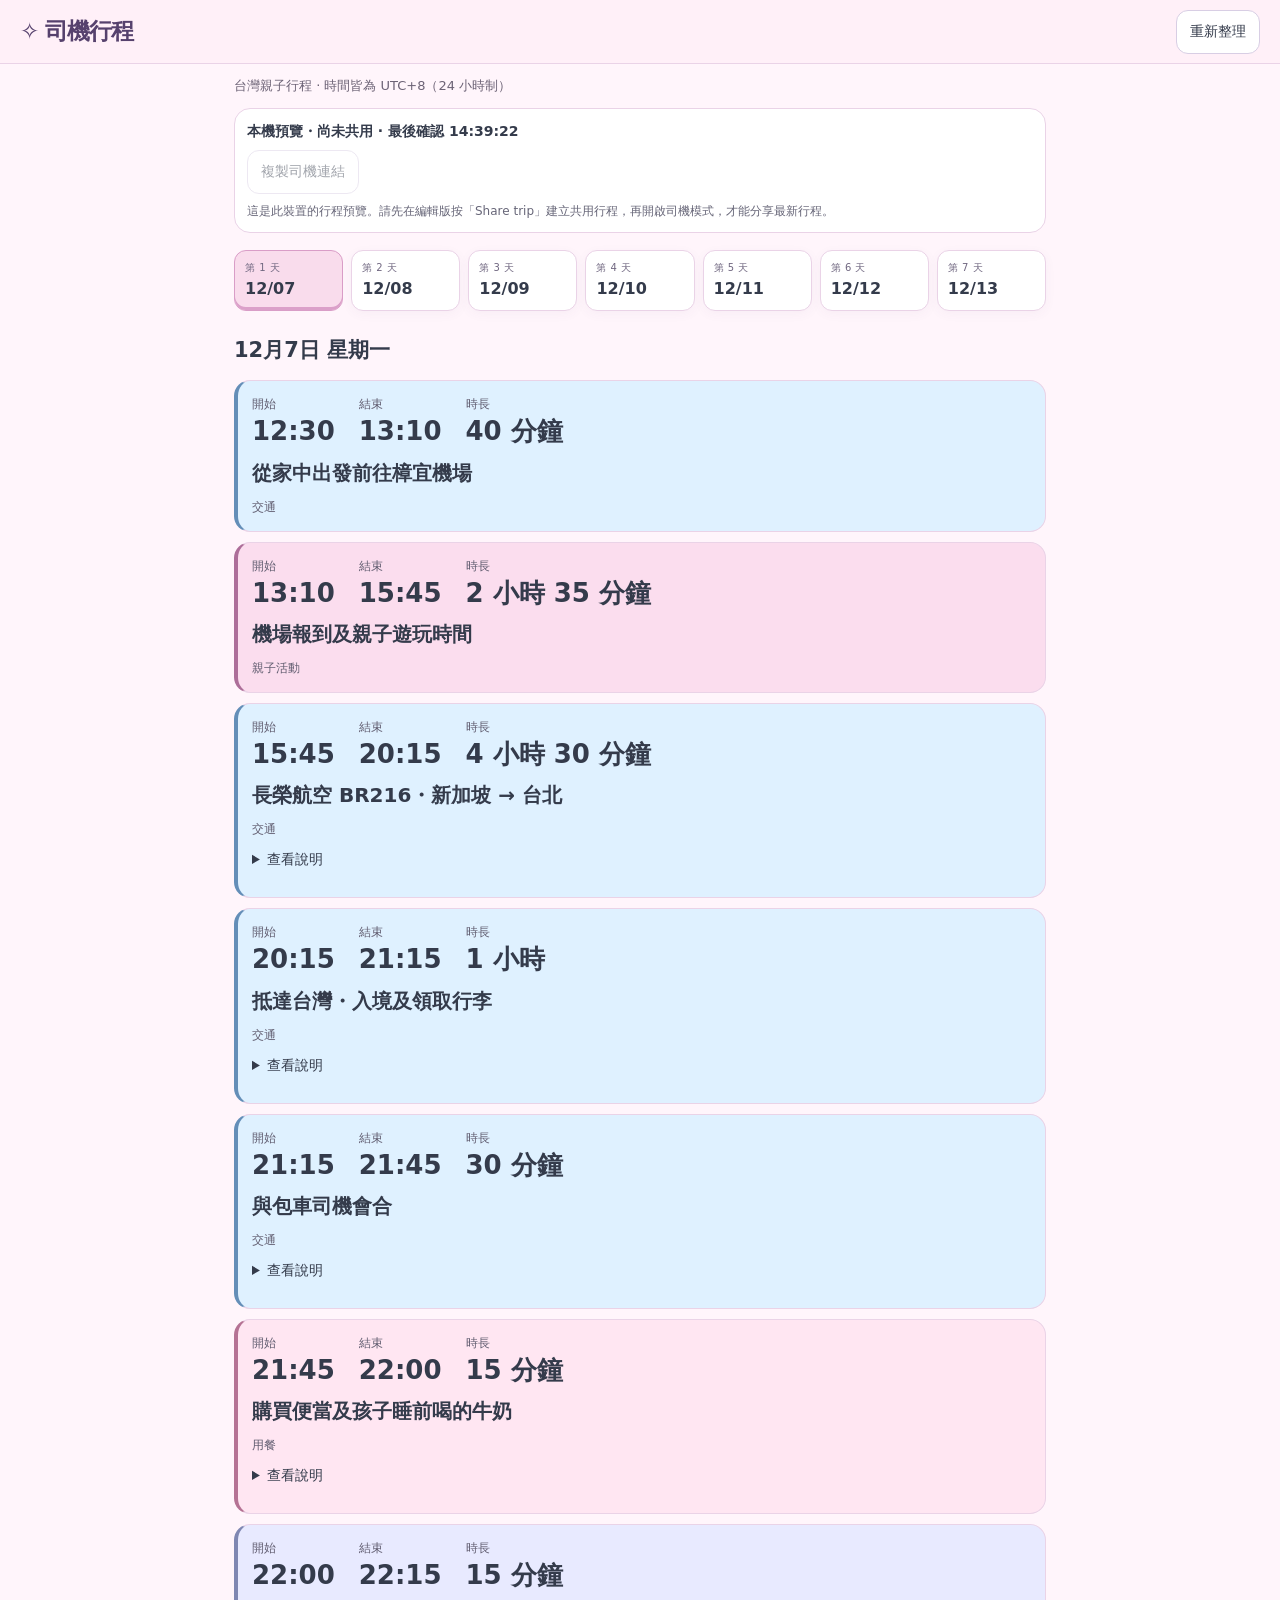
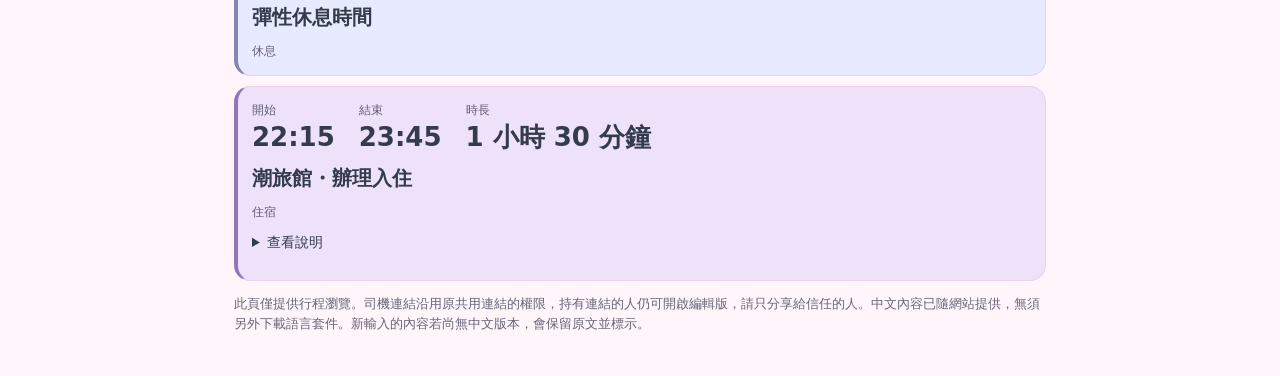
==== driver.html @ de04a637 "Add live Traditional Chinese driver view and explain shared sync" ====
<!doctype html><html lang="zh-Hant"><head><meta charset="utf-8"><meta name="viewport" content="width=device-width,initial-scale=1"><title>司機行程 · Little Orbit</title><link rel="stylesheet" href="style.css"><link rel="stylesheet" href="driver.css"></head><body><header><span class="brand">✧ 司機行程</span><button id="refresh">重新整理</button></header><main><p class="trip-caption">台灣親子行程 · 時間皆為 UTC+8（24 小時制）</p><section class="driver-status"><p id="sync" role="status">正在載入行程…</p><button id="copy" disabled>複製司機連結</button><p id="linkHelp">共用行程會每 3 秒檢查更新。請停車後再查看行程。</p></section><nav id="driverDays" class="days" aria-label="選擇日期"></nav><h1 id="date"></h1><div id="driverCards"></div><p class="muted">此頁僅提供行程瀏覽。司機連結沿用原共用連結的權限，持有連結的人仍可開啟編輯版，請只分享給信任的人。中文內容已隨網站提供，無須另外下載語言套件。新輸入的內容若尚無中文版本，會保留原文並標示。</p></main><script src="driver.js"></script></body></html>
---- style.css ----
:root{color-scheme:light;--bg:#fff5fb;--panel:#fff;--line:#ead3e7;--muted:#676678;--text:#343b4b;--accent:#766091;--lavender:#eddefb;--shadow:0 3px 12px #54426c0b;font-family:ui-rounded,'Arial Rounded MT Bold',system-ui,sans-serif}
*{box-sizing:border-box}body{margin:0;background:var(--bg);color:var(--text);font-size:14px;line-height:1.5}.sky,.intro,.how-to,.avatar,.brand-caption{display:none}button,input,select,textarea{font:inherit;color:inherit}button,a,summary,input,select,label{-webkit-tap-highlight-color:transparent}button{cursor:pointer;touch-action:manipulation;min-height:44px;padding:9px 13px;border:1px solid #d8cee4;border-radius:12px;background:#fff;transition:background .16s,box-shadow .16s,transform .16s}button:hover{background:#f4edfb;border-color:#ac95c8}button:active:not(:disabled){transform:scale(.97);background:#e9dff5}button:disabled{opacity:.45;cursor:default}button:focus-visible,a:focus-visible,summary:focus-visible,input:focus-visible,select:focus-visible,textarea:focus-visible{outline:3px solid #8a6dab;outline-offset:3px}.primary{background:#f5cce6;border-color:#dba5ca;color:#47315f;font-weight:750}.primary:hover{background:#efbcdc}.primary:active{background:#e9acd3}a{color:#685080}summary{cursor:pointer}input,select,textarea{width:100%;min-width:0;min-height:46px;background:#fff;border:1px solid #cfc5db;border-radius:12px;padding:10px 12px;font-size:16px}textarea{resize:vertical;line-height:1.6}input::placeholder,textarea::placeholder{color:#767085}input[type=checkbox]{width:22px;min-height:22px;height:22px;accent-color:#82629f;flex-shrink:0}button[hidden],div[hidden],p[hidden],section[hidden]{display:none!important}.sr-only{position:absolute;width:1px;height:1px;padding:0;margin:-1px;overflow:hidden;clip:rect(0,0,0,0);white-space:nowrap;border:0}
header{height:64px;display:flex;align-items:center;justify-content:space-between;padding:0 max(20px,calc((100vw - 1240px)/2));background:#fff0f8;border-bottom:1px solid var(--line)}.brand{display:flex;align-items:center;gap:9px;color:#56416d;text-decoration:none;font-size:23px;font-weight:850;letter-spacing:-1px}.brand-icon{font-size:32px;color:#9676b9;line-height:1}.trip-options{position:relative;z-index:8}.trip-options>summary{min-height:44px;padding:11px 8px;color:#655071;font-size:14px}.header-right{position:absolute;right:0;top:100%;display:flex;flex-wrap:wrap;gap:8px;width:286px;max-height:calc(var(--usable-height,100dvh) - 65px);overflow-y:auto;padding:14px;background:#fff;border:1px solid #d4c4e2;border-radius:16px;box-shadow:0 10px 32px #57466d24}.trip-options:not([open]) .header-right{display:none}.save-status{display:block;flex-basis:100%;font-size:12px;color:#466b53}.header-right button{font-size:13px}
main{max-width:1240px;margin:auto;padding:0 24px}.trip-caption{font-size:13px;color:#6d6376;margin:12px 0}.days{display:grid;grid-template-columns:repeat(7,minmax(0,1fr));gap:8px;position:sticky;top:0;z-index:4;background:var(--bg);padding:5px 0 10px;margin:0 0 14px}.day-tab{padding:9px 10px;text-align:left;background:#fff;border:1px solid var(--line);box-shadow:var(--shadow);min-width:0}.day-tab>span:first-child{display:block;font-size:10px;color:#706780;letter-spacing:.5px;margin-bottom:2px}.day-tab b{display:block;font-size:16px}.day-tab small{display:block;font-size:11px;color:#676678;margin-top:3px}.day-count{display:block;font-size:10px;color:#6d6376;margin-top:4px}.day-tab.active{background:#f9dcec;border-color:#d99dc7;box-shadow:inset 0 -3px #dba0c9}.day-tab.drop-day{outline:3px solid #9472b6;outline-offset:-3px;background:#e4d4f3}
.workspace{display:grid;grid-template-columns:250px minmax(0,1fr);gap:24px}.planner{min-width:0}.day-heading{display:flex;align-items:center;justify-content:space-between;gap:12px;margin-bottom:10px}.eyebrow{font-size:11px;color:#776780;letter-spacing:.5px}.day-heading h2{font-size:25px;line-height:1.25;letter-spacing:-.6px;margin:4px 0}.day-heading p{margin:4px 0;font-size:13px}.muted,.field-help{color:var(--muted);font-size:13px;line-height:1.5}.day-budget{border:1px solid #ded5e8;border-radius:14px;background:#fff;padding:8px 12px;margin:12px 0}.budget-toggle{min-height:44px;padding:7px 0;font-size:13px;color:#665474;cursor:pointer}.budget-toggle>span{font-size:12px;color:#6d6376;margin-left:8px}.budget-top,.budget-bottom{display:flex;gap:12px;align-items:center;justify-content:space-between;font-size:13px;flex-wrap:wrap}.budget-top strong{font-size:13px;color:#486d51}.budget-top{margin-top:12px}.budget-bar{height:7px;display:flex;gap:3px;border-radius:5px;overflow:hidden;background:#f0edf3;margin:12px 0}.budget-bar span{height:7px;flex-shrink:0}.budget-bottom label{display:flex;flex-direction:column;gap:4px;flex:1;min-width:100px;font-size:12px}.budget-bottom input{font-size:16px}.budget-bottom button{font-size:12px}.time-preferences{font-size:12px;display:flex;gap:10px;flex-wrap:wrap;margin:12px 0 4px}.time-preferences>span{width:100%}.time-preferences label{display:flex;align-items:center;gap:8px;min-height:44px;cursor:pointer}.live-plan{display:flex;align-items:center;justify-content:space-between;gap:12px;border:1px solid #b7d3ec;background:#e8f3ff;border-radius:16px;padding:12px;margin:12px 0}.live-plan h3{font-size:16px;line-height:1.4;margin:4px 0;color:#405875}.live-plan p{font-size:14px;margin:0;color:#4f6078}.live-plan .trip-clock{font-size:11px}.live-plan button{font-size:12px;flex-shrink:0}.drag-guide{font-size:12px;color:#75677c;margin:9px 0}.timeline-row{position:relative;margin-bottom:9px;scroll-margin-top:100px;scroll-margin-bottom:100px}.timeline-row>.time{display:none}
/* The closed card stays small: time, title, then two clear controls at the edge. */
.activity{position:relative;min-height:116px;background:var(--card-bg,#fff);border:1px solid color-mix(in srgb,var(--cat,#8b74a3) 36%,white);border-left:4px solid var(--cat,#a58abd);border-radius:17px;padding:9px 74px 9px 12px;box-shadow:var(--shadow);overflow-wrap:anywhere;transition:border-color .18s,box-shadow .18s}.activity:focus-visible{outline:3px solid #a28abf;outline-offset:3px}.card-timing{display:flex;align-items:flex-start;gap:clamp(12px,3vw,40px);font-variant-numeric:tabular-nums}.card-timing>div{min-width:0}.timing-label{display:block;font-size:10px;font-weight:650;color:#615d70;line-height:1.3;margin-bottom:1px}.card-start,.card-timing strong{display:block;font-size:25px;font-weight:850;line-height:1.3;letter-spacing:-.8px;color:#343b4b;white-space:nowrap}.card-start{padding:0;border:0;border-radius:5px;background:none;min-height:33px;text-decoration:underline;text-decoration-style:dotted;text-underline-offset:4px;text-decoration-color:#a6a1b1}.card-start:hover{background:#fff;border:0}.card-timing .timing-duration{font-size:21px;line-height:1.55;color:#594671}.card-timing small{font-size:10px;color:#615d70}.card-top{display:block;margin-top:4px}.card-main h3{font-size:16px;line-height:1.35;font-weight:700;margin:0;letter-spacing:-.1px}.activity-status{display:none;font-size:11px;font-weight:700;margin:3px 0 0;color:#4c6756;line-height:1.3}.happening-now .activity-status,.up-next .activity-status{display:block}.happening-now .activity{border-color:#6b9973;box-shadow:0 0 0 2px #bfdcc4}.up-next .activity-status{color:#72538b}.drag-handle{position:absolute;right:9px;top:8px;display:flex;flex-direction:column;align-items:center;justify-content:center;min-height:44px;height:44px;width:44px;min-width:44px;padding:2px;border:1px solid #b9b0c5;background:#fff;border-radius:12px;color:#685277;cursor:grab;touch-action:none;user-select:none;-webkit-user-select:none;-webkit-touch-callout:none}.drag-handle>span{font-size:24px;line-height:1}.drag-handle>small{font-size:9px;line-height:1.2}.drag-handle:active{cursor:grabbing}.activity-more{margin:0}.activity-more>summary{position:absolute;right:6px;bottom:6px;display:flex;align-items:center;justify-content:center;width:56px;min-height:44px;list-style:none;padding:5px 0;font-size:11px;line-height:1.2;text-align:center;color:#665176;border-radius:10px;cursor:pointer}.activity-more>summary::-webkit-details-marker{display:none}.activity-more>summary:hover{background:#fff}.activity-more>summary::before{content:'⌄';font-size:17px;margin-right:3px}.activity-more[open]{margin:12px -62px 0 0;border-top:1px solid #c9c3d3;padding-top:8px}.activity-more[open]>summary{position:static;width:auto;justify-content:flex-start;font-size:13px;min-height:36px;padding:0 0 6px}.activity-more[open]>summary::before{content:'⌃'}.card-meta{margin:6px 0}.category,.optional-badge{font-size:12px;color:#5d566b}.category{background:#fff;border:1px solid #d9d2df;border-radius:8px;padding:3px 7px}.optional-badge{margin-left:8px}.card-actions{display:flex;flex-wrap:wrap;gap:7px;margin:10px 0}.card-actions button{min-height:44px;font-size:13px;background:#fff;color:#59466d}.card-actions [data-action=remove]{color:#975244}.card-details{margin:10px 0}.card-details summary{min-height:44px;font-size:13px;padding:10px 0;color:#61536e}.card-notes{font-size:14px;line-height:1.7;white-space:pre-line;color:#4e5262;margin:5px 0 12px}.card-details button{font-size:13px}.card-bottom{display:flex;align-items:center;gap:10px;flex-wrap:wrap;padding-top:10px;border-top:1px solid #d3ccd9}.duration{display:flex;align-items:center;gap:12px;font-size:17px;font-weight:700}.duration button{width:44px;min-height:44px;font-size:18px;padding:5px}.branch-add,.move-select{font-size:13px}.move-select{max-width:190px}.next-stop{display:block;width:100%;text-align:left;border:0;border-top:1px solid #d3ccd9;border-radius:0;background:none;margin:10px 0 0;padding:10px 0;color:#69527b;font-size:13px;min-height:44px}.timeline-row:not(:has(.activity-more[open]))>.insert-here{display:none}.insert-here{display:block;font-size:13px;background:none;border:0;padding:6px 4px;min-height:44px;color:#72598b}.just-updated .activity{border-color:#8c68ae;box-shadow:0 0 0 3px #d8c6e9}.fade-past .time-passed .activity{background:#f0f0ed;border-color:#d3d4d1}.fade-past .time-passed .card-timing strong,.fade-past .time-passed .card-start,.fade-past .time-passed .card-main h3{color:#656b76}.fade-past .time-passed .drag-handle{border-color:#d0d1cf;color:#656b76}.activity.dragging{opacity:1;outline:2px dashed #9c80b9}.timeline-row.over .activity{outline:2px dashed #9c80b9;outline-offset:3px}
/* Solid preview and a quiet placeholder avoid overlapping, see-through card text. */
.drag-origin{opacity:1}.drag-origin .activity{background:#f0e9f6;border:2px dashed #b9a3cf;box-shadow:none}.drag-origin .activity>*{visibility:hidden}.drag-origin .activity::after{content:'Moving this activity…';position:absolute;inset:0;display:grid;place-items:center;color:#746082;font-size:13px}.sort-ghost{position:fixed;left:0;top:0;z-index:31;pointer-events:none;opacity:1!important;background:var(--card-bg,#fff)!important;border:2px solid #9e7dbb;box-shadow:0 14px 36px #59416e35;max-height:210px;overflow:hidden;will-change:transform}.sort-ghost .activity-more{display:none}.sort-marker{position:fixed;height:4px;z-index:30;pointer-events:none;border-radius:4px;background:#8e6ba8;color:#614379;font-size:11px;line-height:22px;text-align:center;font-weight:750}.sort-marker[hidden]{display:none}.sort-status{position:fixed;left:50%;top:10px;transform:translateX(-50%);z-index:32;pointer-events:none;width:max-content;max-width:calc(100vw - 24px);background:#fbe0f0;border:1px solid #dbadc9;border-radius:13px;padding:10px 14px;color:#674664;box-shadow:0 5px 18px #59416e1a;font-size:13px}.day-tab.drop-day{outline:3px solid #9472b6;outline-offset:-3px;background:#e4d4f3}
aside{min-width:0;background:#fff0f8;border:1px solid #e6dfe9;border-radius:17px;padding:15px;height:max-content}#ideaCollection>summary{font-size:15px;min-height:44px;padding:10px 0;color:#685277;font-weight:700}.aside-heading{display:flex;justify-content:space-between}.aside-heading h2{font-size:15px;margin:10px 0}.aside-heading>span{font-size:24px;color:#a384bd}.search{display:flex;gap:8px;align-items:center;border:1px solid #d7cede;background:#fff;border-radius:12px;padding:0 8px;margin:12px 0}.search>span{font-size:24px;color:#716079}.search input{border:0;outline:0;padding:9px 0;font-size:15px}.filters{display:flex;flex-wrap:wrap;gap:6px}.filters button{font-size:12px;padding:6px 9px}.filters button.active{background:#eee4f7;border-color:#b49acb}.library-heading{display:flex;justify-content:space-between;font-size:10px;color:#6c6279;margin:16px 0 10px}.library{display:flex;flex-direction:column;gap:8px;max-height:550px;overflow-y:auto}.idea{display:grid;grid-template-columns:26px minmax(0,1fr) 44px;gap:7px;align-items:center;padding:10px;border:1px solid #ddd5e5;border-radius:13px;background:var(--card-bg,#fff);cursor:grab}.cat-icon{display:grid;place-items:center;color:var(--cat);font-size:20px}.idea h3{font-size:13px;line-height:1.5;margin:0 0 5px}.idea small{font-size:11px;color:#676678}.idea button{min-width:44px;width:44px;height:44px;font-size:21px;padding:4px}.tip{display:flex;gap:10px;border:1px dashed #d6c7e2;background:#f9f3ff;border-radius:12px;padding:12px;margin-top:18px}.tip>span{font-size:25px;color:#8c6da4}.tip p{font-size:12px;color:#6d6376;margin:0}.add-earlier,.add-bottom{font-size:13px;background:#fff0f8;border-style:dashed;margin:10px 0}.add-bottom{width:100%;min-height:48px}.day-footer{display:flex;align-items:center;justify-content:space-between;font-size:12px;color:#6d6376;margin:14px 0}footer{text-align:center;font-size:11px;color:#736a7a;padding:24px 8px}footer>span{margin:0 5px}
/* Forms put name, day, time and an understandable duration before optional fields. */
dialog{color:var(--text);background:#fff9fd;border:1px solid #cfc0dc;border-radius:22px;width:min(560px,94vw);box-shadow:0 18px 60px #51406440;padding:22px}dialog::backdrop{background:#4a40596b}#editor,#branchEditor,#moveEditor{padding:0;overflow:hidden;height:min(790px,92dvh);max-height:min(92dvh,var(--usable-height,92dvh))}#moveEditor{height:min(520px,92dvh)}#editor form,#branchEditor form,#moveEditor form{display:flex;flex-direction:column;height:100%;min-height:0}.dialog-content{overflow-y:auto;overscroll-behavior:contain;flex:1;min-height:0;padding:20px;scroll-padding:16px}.modal-heading{display:flex;align-items:center;justify-content:space-between;gap:12px;margin-bottom:16px}.modal-heading h2{font-size:23px;letter-spacing:-.6px;margin:0;color:#54416a}.modal-heading button{min-width:44px;width:44px;height:44px;border:0;background:#f3edf8;font-size:16px}.dialog-content>label,.extra-fields>label,.form-row>label,#shareLinkArea>label{display:flex;flex-direction:column;gap:7px;color:#554b62;font-weight:650;font-size:14px;margin-bottom:16px}.form-row{display:flex;gap:12px}.form-row>label{flex:1;min-width:0}.field-help{font-size:12px;font-weight:400;margin:6px 0 0}.dialog-content .checkbox{flex-direction:row;align-items:center;min-height:44px;font-weight:400}.dialog-content textarea{font-size:16px}.dialog-actions{display:flex;gap:10px;flex-shrink:0;background:#fff9fd;border-top:1px solid #e1d6e9;padding:12px 20px}.dialog-actions>button{min-height:48px;font-size:16px}.dialog-actions>.primary{flex:1}.duration-field{border:0;padding:0;margin:0 0 12px;min-width:0}.duration-field legend{font-size:14px;font-weight:650;color:#554b62;margin-bottom:8px}.duration-stepper{display:flex;gap:8px;align-items:center}.duration-stepper>button{min-width:54px;min-height:48px;background:#f2eaf9;font-weight:700;color:#624c77}.duration-input{display:flex;align-items:center;gap:8px;flex:1;min-width:0;border:1px solid #cec1dd;background:#fff;border-radius:12px;padding:0 10px}.duration-input input{border:0;padding:8px 0;font-size:22px;font-weight:750;text-align:center;width:100%;min-width:0;min-height:48px;-moz-appearance:textfield}.duration-input input::-webkit-inner-spin-button{appearance:none}.duration-input>span:not(.sr-only){font-size:13px;font-weight:400;color:#675d74}.duration-presets{display:flex;flex-wrap:wrap;gap:6px;margin-top:9px}.duration-presets button{font-size:12px;padding:7px 10px;min-height:44px;background:#fff}.duration-presets button[aria-pressed=true]{background:#eadcf6;border:2px solid #9a7ab6;padding:6px 9px;font-weight:750;color:#59416f}#durationWords{font-size:13px;color:#65506f}.schedule-hint,.next-preview{border:1px solid #d1dfca;background:#f0f7e9;color:#4d6844;padding:10px 12px;border-radius:12px;line-height:1.55;font-size:13px;margin:10px 0}.next-preview{background:#f5effc;border-color:#dfd0ee;color:#635075}.next-preview strong{font-size:13px}.next-preview p{font-size:12px;margin:4px 0;color:#675b74}.next-preview p.muted{display:none}.extra-fields{border:1px solid #e3d8ec;border-radius:13px;margin-top:12px;padding:0 12px;background:#fff}.extra-fields>summary{min-height:48px;padding:12px 0;color:#6c557d;font-size:14px;font-weight:650}.extra-fields>summary>span{font-size:11px;font-weight:400;float:right;color:#746a7e}.extra-fields[open]>summary{margin-bottom:8px}.extra-fields .field-help{font-weight:400}.form-error{background:#ffebe6;border:1px solid #cc8b77;border-left:4px solid #bc705b;border-radius:12px;color:#883f31;padding:12px;font-size:14px;line-height:1.6;margin:0 0 14px}.form-error[hidden]{display:none}.form-error button{display:block;margin-top:8px;color:#883f31;border-color:#c78d7b}input[aria-invalid=true],textarea[aria-invalid=true],select[aria-invalid=true]{border:2px solid #b86a55;background:#fff6f1}.warning{color:#955b23!important}.schedule-hint.warning{border-color:#ddba83;background:#fff4df}#scheduleActions{display:flex;flex-wrap:wrap;gap:7px}#scheduleActions button{font-size:12px;background:#fff7e6;color:#785a2c;border-color:#d9bf92}.empty{padding:28px 12px;text-align:center;color:#73667e;font-size:14px}#moveCardName{font-size:16px;color:#65516f}#shareStatus{font-size:14px;color:#635472;line-height:1.6}#shareLinkArea{margin-top:14px}#shareLinkArea .primary{margin:8px 0}
.branches{margin-top:14px;border-top:1px solid #d6cbdc;padding-top:8px}.branches>summary{min-height:44px;font-size:13px;color:#6d557f;padding:10px 0}.branches>summary>span{float:right;font-size:11px;color:#516b52}.branch-tree{border-left:1px solid #baa7cb;padding-left:12px;margin:4px 0 4px 7px;display:grid;gap:8px}.branch-node{position:relative;display:flex;gap:9px;background:#fff9fd;border:1px solid #ded4e6;border-radius:12px;padding:12px}.branch-node:before{content:'';position:absolute;left:-13px;top:23px;width:12px;border-top:1px solid #baa7cb}.branch-node>input{margin:3px 0}.branch-content{flex:1;min-width:0}.branch-type{font-size:11px;color:#786287}.branch-content h4{font-size:14px;margin:4px 0;overflow-wrap:anywhere}.branch-content p{font-size:13px;line-height:1.6;white-space:pre-line;overflow-wrap:anywhere;color:#655e70;margin:5px 0}.branch-content a{display:inline-flex;align-items:center;min-height:44px;font-size:13px}.branch-actions{display:flex;gap:3px}.branch-actions button{font-size:12px;padding:6px;min-width:44px}.branch-complete{background:#edf5e8;border-color:#c1d4b8}.branch-complete h4{color:#526f44}.collaboration-panel{border:1px solid #c9b7dc;background:#f2eaf9;border-radius:13px;padding:12px 15px;font-size:13px;color:#634c75;margin-bottom:14px;line-height:1.6}.collaboration-panel[data-state=error]{background:#fff0e4;border-color:#d0a67f;color:#855631}#conflictActions{display:flex;gap:8px;flex-wrap:wrap;margin-top:8px}#conflictActions[hidden]{display:none}
.toast{position:fixed;right:18px;bottom:18px;z-index:20;display:flex;align-items:center;gap:10px;max-width:min(540px,calc(100vw - 24px));border:1px solid #baa3ce;background:#eee2f8;color:#4f3c60;border-radius:15px;padding:12px 14px;box-shadow:0 7px 25px #59416e1f;font-size:13px;line-height:1.5;opacity:0;pointer-events:none;transition:opacity .16s}.toast>span{flex:1;overflow-wrap:anywhere}.toast.show{opacity:1;pointer-events:auto}.toast button{font-size:13px;font-weight:700;color:#5d4271;background:#fff;border-color:#c5b0d8;min-width:44px;flex-shrink:0}.toast[data-kind=error]{background:#ffe9df;color:#874732;border-color:#cc9c83}.toast[data-kind=error] button{color:#874732;border-color:#cc9c83}.toast.show:focus-within{opacity:1;pointer-events:auto}.mobile-actions{display:none}button[aria-busy=true]{display:inline-flex;align-items:center;justify-content:center;gap:8px}button[aria-busy=true]:before{content:'';width:14px;height:14px;border:2px solid currentColor;border-right-color:transparent;border-radius:50%;animation:busy-spin .7s linear infinite}@keyframes busy-spin{to{transform:rotate(360deg)}}
@media(max-width:1000px){.workspace{grid-template-columns:210px minmax(0,1fr);gap:16px}.days{display:flex;overflow-x:auto;scrollbar-width:thin}.day-tab{flex-shrink:0;min-width:112px}.card-timing{gap:14px}.card-timing strong,.card-start{font-size:23px}.card-timing .timing-duration{font-size:19px}}
@media(max-width:740px){
 header{height:52px;padding:0 12px}.brand{font-size:20px}.brand-icon{font-size:29px}.trip-options>summary{font-size:12px;padding:11px 2px}.header-right{width:min(286px,calc(100vw - 24px))}main{padding:0 12px}.trip-caption{font-size:12px;margin:8px 0 5px}.days{gap:6px;margin:0 0 6px;padding:3px 0 6px;scroll-padding:6px}.day-tab{min-width:78px;min-height:48px;padding:5px 9px;border-radius:12px}.day-tab>span:first-child{font-size:9px;margin-bottom:0}.day-tab b{font-size:15px}.day-tab small,.day-count{display:none}.workspace{display:flex;flex-direction:column-reverse;gap:12px}.planner{padding:0}.day-heading{margin:5px 0}.day-heading h2{font-size:20px;margin:2px 0}.day-heading p{font-size:11px;margin:1px 0}.day-heading .eyebrow,#new,.add-earlier,.add-bottom,.day-footer{display:none}.drag-guide{font-size:11px;margin:8px 0}.timeline-row{margin-bottom:8px;scroll-margin-top:75px;scroll-margin-bottom:90px}
 .activity{padding:9px 70px 9px 11px;min-height:116px;border-radius:16px}.card-timing{gap:12px}.card-timing strong,.card-start{font-size:24px}.card-timing .timing-duration{font-size:20px;line-height:1.55}.card-main h3{font-size:15px;line-height:1.35}.card-top{margin-top:3px}.timing-label{font-size:10px}.card-start{min-height:31px}.drag-handle{right:8px;top:8px}.activity-more[open]{margin-right:-58px}.activity-more>summary{font-size:11px}.card-actions{display:grid;grid-template-columns:repeat(6,minmax(0,1fr));gap:6px}.card-actions button{grid-column:span 2;min-width:44px;min-height:44px;padding:5px;font-size:12px}.card-actions [data-action=edit],.card-actions [data-action=move]{grid-column:span 3;order:-1;font-size:14px;background:#fff}.card-bottom{gap:8px}.move-select{display:none}.branch-add{font-size:13px}.branch-node{flex-wrap:wrap;padding:10px}.branch-actions{margin-left:auto}.branch-content{flex-basis:65%}.next-stop{font-size:13px}.live-plan{padding:9px 10px;margin:8px 0}.live-plan .trip-clock{font-size:10px}.live-plan h3{font-size:14px}.live-plan p{font-size:12px}.live-plan button{min-height:44px;padding:6px 8px;font-size:11px}
 aside{padding:10px 12px}.aside-heading{display:none}.library{max-height:420px}.idea h3{font-size:14px}.idea small{font-size:12px}.filters button{min-height:44px}.header-right .day-budget{width:100%;padding:4px 8px;margin:3px 0}.header-right .budget-toggle>span{display:block;margin:0}.header-right .budget-bottom{display:grid;grid-template-columns:1fr}.header-right .time-preferences{font-size:12px}.header-right .time-preferences label{font-size:12px}
 .mobile-actions{display:block;position:fixed;bottom:0;left:0;right:0;z-index:5;background:#fff0f8;border-top:1px solid #ded4e8;padding:5px 12px calc(6px + env(safe-area-inset-bottom));box-shadow:0 -3px 14px #69547c08}.mobile-actions>p{font-size:10px;line-height:1.3;color:#4c6d52;margin:0 0 3px;white-space:nowrap;overflow:hidden;text-overflow:ellipsis}.mobile-actions>div{display:grid;grid-template-columns:1fr 1.45fr 1fr;gap:7px}.mobile-actions button{min-height:44px;font-size:12px;padding:7px 3px}.mobile-actions .primary{font-size:13px}.toast{right:12px;bottom:calc(82px + env(safe-area-inset-bottom));padding:10px;gap:8px;flex-wrap:wrap}.toast>span{flex-basis:calc(100% - 45px)}.toast button:last-child{margin-left:auto}body{padding-bottom:calc(84px + env(safe-area-inset-bottom))}html{scroll-padding-top:65px;scroll-padding-bottom:88px}.sort-status{top:auto;bottom:calc(88px + env(safe-area-inset-bottom));width:calc(100vw - 24px);text-align:center;font-size:12px}.sort-ghost{max-height:180px}
 #editor,#branchEditor,#moveEditor{width:100%;max-width:100%;height:min(94dvh,var(--usable-height,94dvh));max-height:var(--usable-height,100dvh);margin:auto 0 var(--keyboard-inset,0px);border-radius:20px 20px 0 0}#moveEditor{height:min(530px,var(--usable-height,94dvh))}.dialog-content{padding:17px}.dialog-content>label,.extra-fields>label,.form-row>label{font-size:14px}.dialog-actions{padding:11px 17px calc(11px + env(safe-area-inset-bottom))}.dialog-actions>button{min-height:48px}.modal-heading h2{font-size:22px}.duration-presets{gap:5px}.duration-presets button{font-size:12px;padding:7px 9px}.duration-presets button[aria-pressed=true]{padding:6px 8px}.form-row{gap:10px}.field-help{font-size:11px}.duration-stepper>button{min-width:48px;padding:8px}.duration-input{padding:0 7px}.duration-input>span:not(.sr-only){font-size:12px}.duration-input input{font-size:22px}
}
@media(max-width:360px){.activity{padding-right:64px;padding-left:9px}.card-timing{gap:8px}.card-timing strong,.card-start{font-size:22px}.card-timing .timing-duration{font-size:18px}.card-main h3{font-size:14px}.drag-handle{right:7px}.activity-more>summary{width:52px;right:5px}.activity-more[open]{margin-right:-54px}.dialog-content{padding:14px}.dialog-actions{padding-left:14px;padding-right:14px}.duration-stepper{gap:6px}.duration-stepper>button{min-width:44px;padding:6px}.duration-presets button{padding:6px 7px;font-size:11px}.duration-presets button[aria-pressed=true]{padding:5px 6px}.day-heading h2{font-size:19px}}
@media(prefers-reduced-motion:reduce){*{transition:none!important;animation:none!important;scroll-behavior:auto!important}button:active:not(:disabled){transform:none}}

input,select,textarea{font-weight:500}input::placeholder,textarea::placeholder{font-weight:400}.branch-node>input{width:24px;height:24px}

.sort-marker{z-index:32}.sort-status{z-index:33}

.trip-caption-row{display:flex;align-items:center;justify-content:space-between;gap:10px}.driver-view-link{display:flex;align-items:center;min-height:44px;flex-shrink:0;font-size:12px;font-weight:700;text-decoration:none;padding:6px 10px;border:1px solid #dba5ca;border-radius:12px;background:#f9dcec}.trip-caption-row .trip-caption{font-size:12px}
---- driver.css ----
main{max-width:860px;padding-bottom:30px}.driver-status{background:#fff;border:1px solid var(--line);border-radius:16px;padding:12px;margin-bottom:12px}.driver-status p{margin:0 0 8px}#sync{font-weight:700}#linkHelp{font-size:12px;color:var(--muted);margin:8px 0 0}h1{font-size:21px}.driver-card{border:1px solid var(--line);border-left:4px solid var(--cat);border-radius:16px;background:var(--card-bg);padding:14px;margin:10px 0;overflow-wrap:anywhere}.driver-card h2{font-size:20px;line-height:1.5;margin:8px 0}.driver-card p{white-space:pre-line;line-height:1.7;margin:8px 0}.driver-times{display:flex;gap:24px;flex-wrap:wrap}.driver-times small{display:block;font-size:12px;color:#615d70}.driver-times strong{font-size:26px;line-height:1.4}.driver-card details summary{min-height:44px;padding:10px 0}.translation-needed{font-size:13px;color:#6a4964}.driver-empty{padding:20px;background:#fff;border-radius:12px}.driver-card .driver-category{font-size:12px;color:#615d70}@media(max-width:740px){header{height:auto;min-height:60px;padding:8px 14px}main{padding:0 12px 24px}.brand{font-size:22px}.days{display:flex;overflow:auto}.day-tab{min-width:90px}.driver-times{gap:20px}.driver-times strong{font-size:24px}}
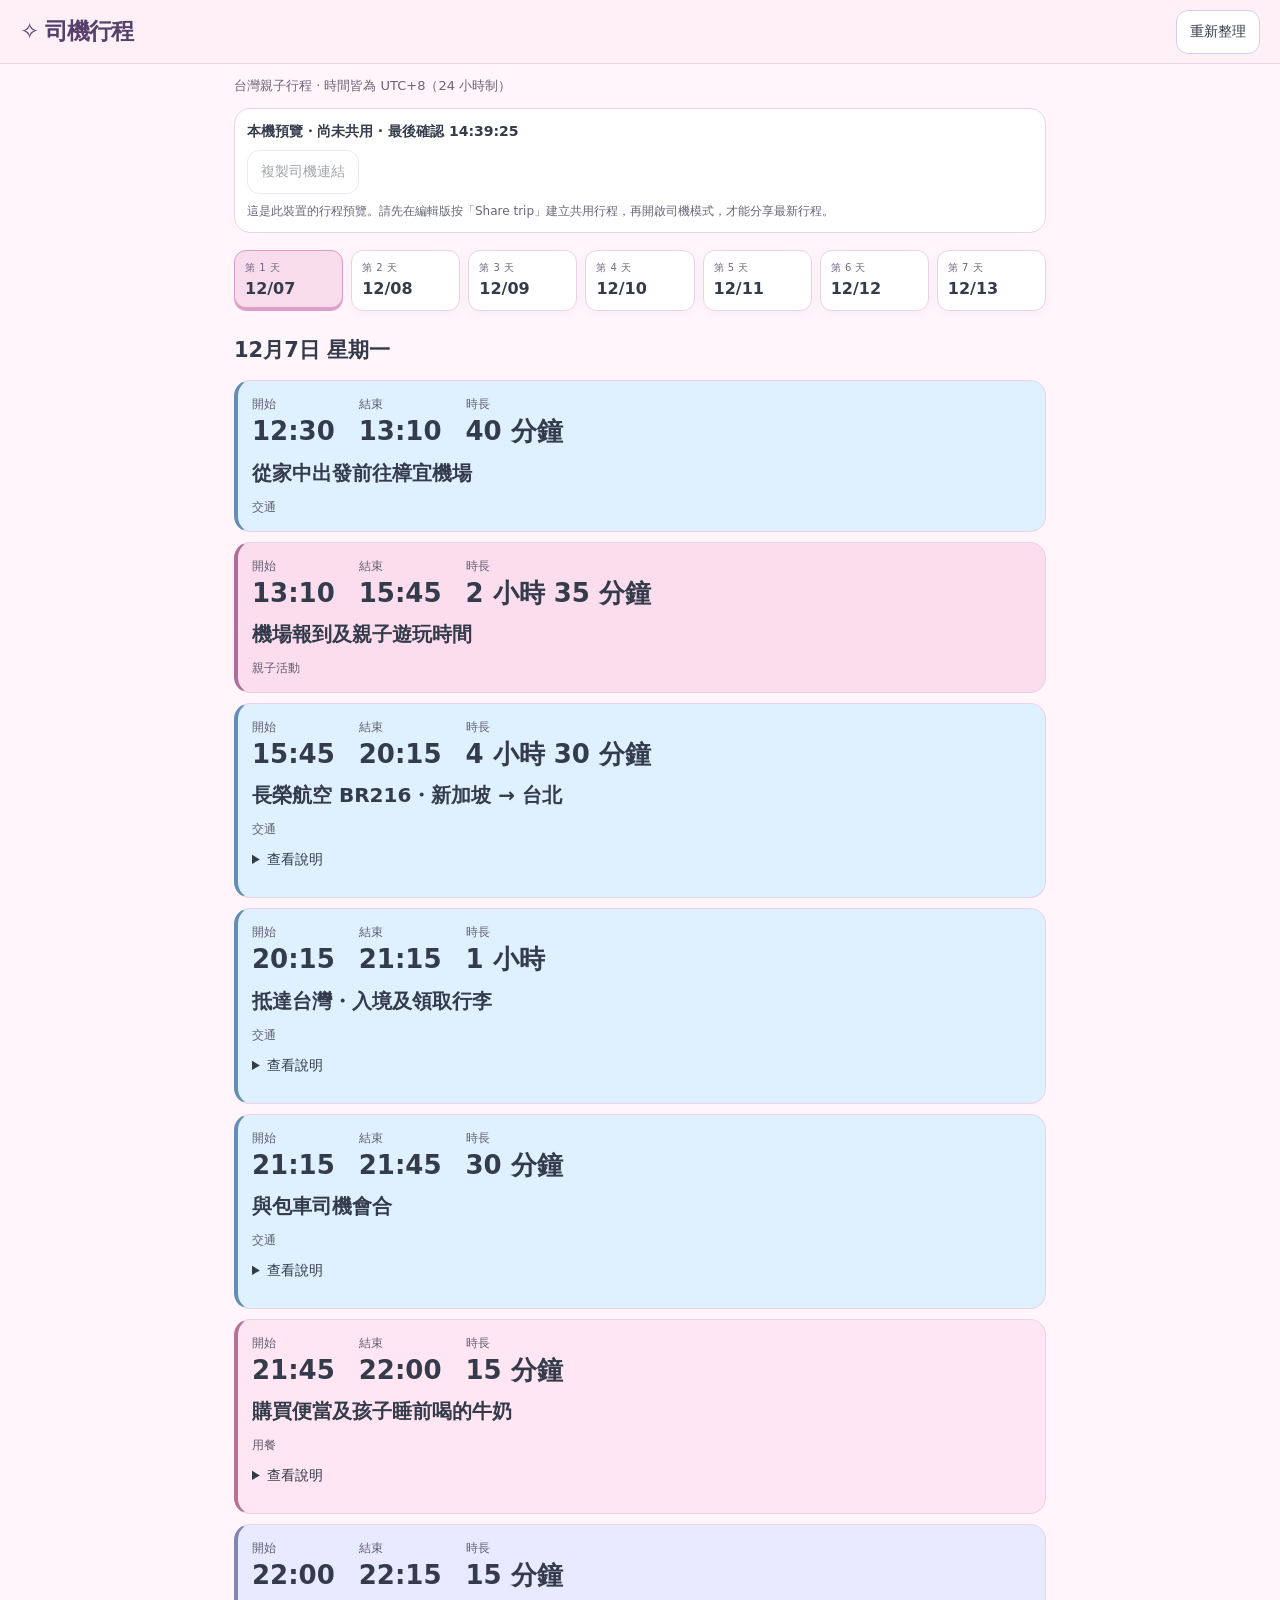
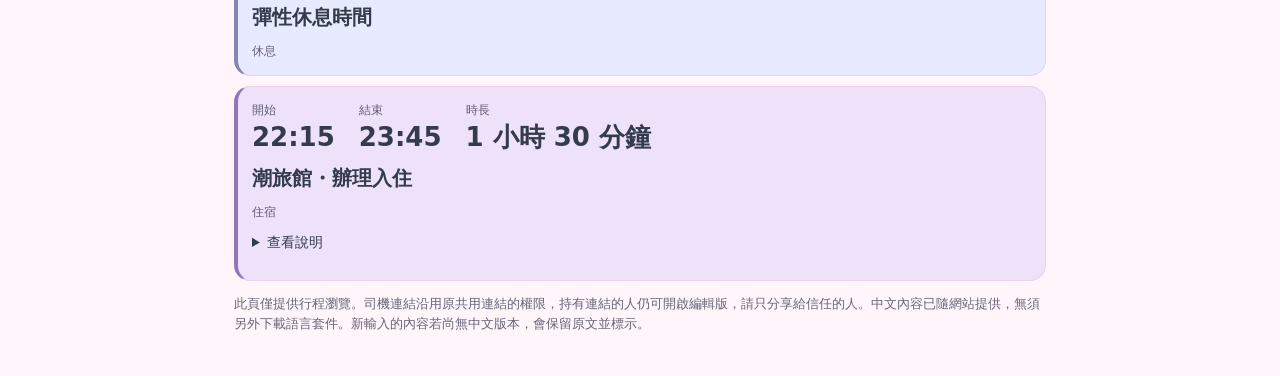
==== commit 5ed5d6e1: "Add place detection, address search, and tidy venue booking details" ====
--- a/driver.html
+++ b/driver.html
@@ -1 +1 @@
-<!doctype html><html lang="zh-Hant"><head><meta charset="utf-8"><meta name="viewport" content="width=device-width,initial-scale=1"><title>司機行程 · Little Orbit</title><link rel="stylesheet" href="style.css"><link rel="stylesheet" href="driver.css"></head><body><header><span class="brand">✧ 司機行程</span><button id="refresh">重新整理</button></header><main><p class="trip-caption">台灣親子行程 · 時間皆為 UTC+8（24 小時制）</p><section class="driver-status"><p id="sync" role="status">正在載入行程…</p><button id="copy" disabled>複製司機連結</button><p id="linkHelp">共用行程會每 3 秒檢查更新。請停車後再查看行程。</p></section><nav id="driverDays" class="days" aria-label="選擇日期"></nav><h1 id="date"></h1><div id="driverCards"></div><p class="muted">此頁僅提供行程瀏覽。司機連結沿用原共用連結的權限，持有連結的人仍可開啟編輯版，請只分享給信任的人。中文內容已隨網站提供，無須另外下載語言套件。新輸入的內容若尚無中文版本，會保留原文並標示。</p></main><script src="driver.js"></script></body></html>
+<!doctype html><html lang="zh-Hant"><head><meta charset="utf-8"><meta name="viewport" content="width=device-width,initial-scale=1"><title>司機行程 · Little Orbit</title><link rel="stylesheet" href="style.css"><link rel="stylesheet" href="driver.css"></head><body><header><span class="brand">✧ 司機行程</span><button id="refresh">重新整理</button></header><main><p class="trip-caption">台灣親子行程 · 時間皆為 UTC+8（24 小時制）</p><section class="driver-status"><p id="sync" role="status">正在載入行程…</p><button id="copy" disabled>複製司機連結</button><p id="linkHelp">共用行程會每 3 秒檢查更新。請停車後再查看行程。</p></section><nav id="driverDays" class="days" aria-label="選擇日期"></nav><h1 id="date"></h1><div id="driverCards"></div><p class="muted">此頁僅提供行程瀏覽。司機連結沿用原共用連結的權限，持有連結的人仍可開啟編輯版，請只分享給信任的人。中文內容已隨網站提供，無須另外下載語言套件。新輸入的內容若尚無中文版本，會保留原文並標示。</p></main><script src="place-core.js"></script><script src="driver.js"></script></body></html>
--- a/style.css
+++ b/style.css
@@ -28,3 +28,8 @@
 .sort-marker{z-index:32}.sort-status{z-index:33}
 
 .trip-caption-row{display:flex;align-items:center;justify-content:space-between;gap:10px}.driver-view-link{display:flex;align-items:center;min-height:44px;flex-shrink:0;font-size:12px;font-weight:700;text-decoration:none;padding:6px 10px;border:1px solid #dba5ca;border-radius:12px;background:#f9dcec}.trip-caption-row .trip-caption{font-size:12px}
+
+/* Place details stay inside disclosures so the schedule remains compact. */
+.place-fields{border:1px solid #dfcce2;background:#fff8fd;border-radius:14px;padding:0 12px;margin:14px 0}.place-fields>summary{min-height:44px;padding:11px 0;font-weight:700}.place-fields[open]{padding-bottom:12px}.place-fields>label{margin-top:12px}.place-search-row{display:flex;gap:8px;margin:8px 0}.place-search-row label{flex:1;margin:0;min-width:0}.place-results{display:grid;gap:8px;margin:8px 0}.place-result{display:flex;flex-direction:column;align-items:flex-start;text-align:left;gap:4px;background:#fff;overflow-wrap:anywhere}.place-result small,.place-result>span{font-size:12px}.place-result .place-use{color:#684b78;font-weight:700}.place-info{padding:12px;background:#fff;border:1px solid #e4d3e8;border-radius:12px;margin:8px 0;overflow-wrap:anywhere}.place-info>strong{display:block;font-size:15px}.place-secondary{display:block;font-size:12px;color:#676678}.place-info p{font-size:13px;line-height:1.6;margin:6px 0}.place-address{font-weight:650}.place-links{display:flex;gap:8px;flex-wrap:wrap}.place-links a,.place-source a{display:inline-flex;align-items:center;min-height:44px;color:#684b78;font-weight:650;padding:6px 8px;border-radius:9px;background:#f4ecfb;text-decoration:none;font-size:13px}.place-source summary,#placeManual>summary{min-height:44px;padding:10px 0;font-size:13px}.place-source p{font-size:12px;color:#676678}.place-on-card>button{font-size:13px}.place-on-card:has(.place-info){margin-top:10px}.place-fields summary{overflow-wrap:anywhere}#manualPlaceMessage:empty{display:none}#correctPlace[hidden]{display:none}
+
+#placeFinder>label,#placeManual>label{display:flex;flex-direction:column;gap:7px;font-size:14px;font-weight:650;margin:12px 0}#placeFinder>summary{padding:12px 0;min-height:44px;font-size:14px;font-weight:650}.place-fields:not(.has-place) #placeFinder>summary{display:none}.place-fields #correctPlace{margin:0 0 8px}.place-fields .place-info{margin-top:10px}
